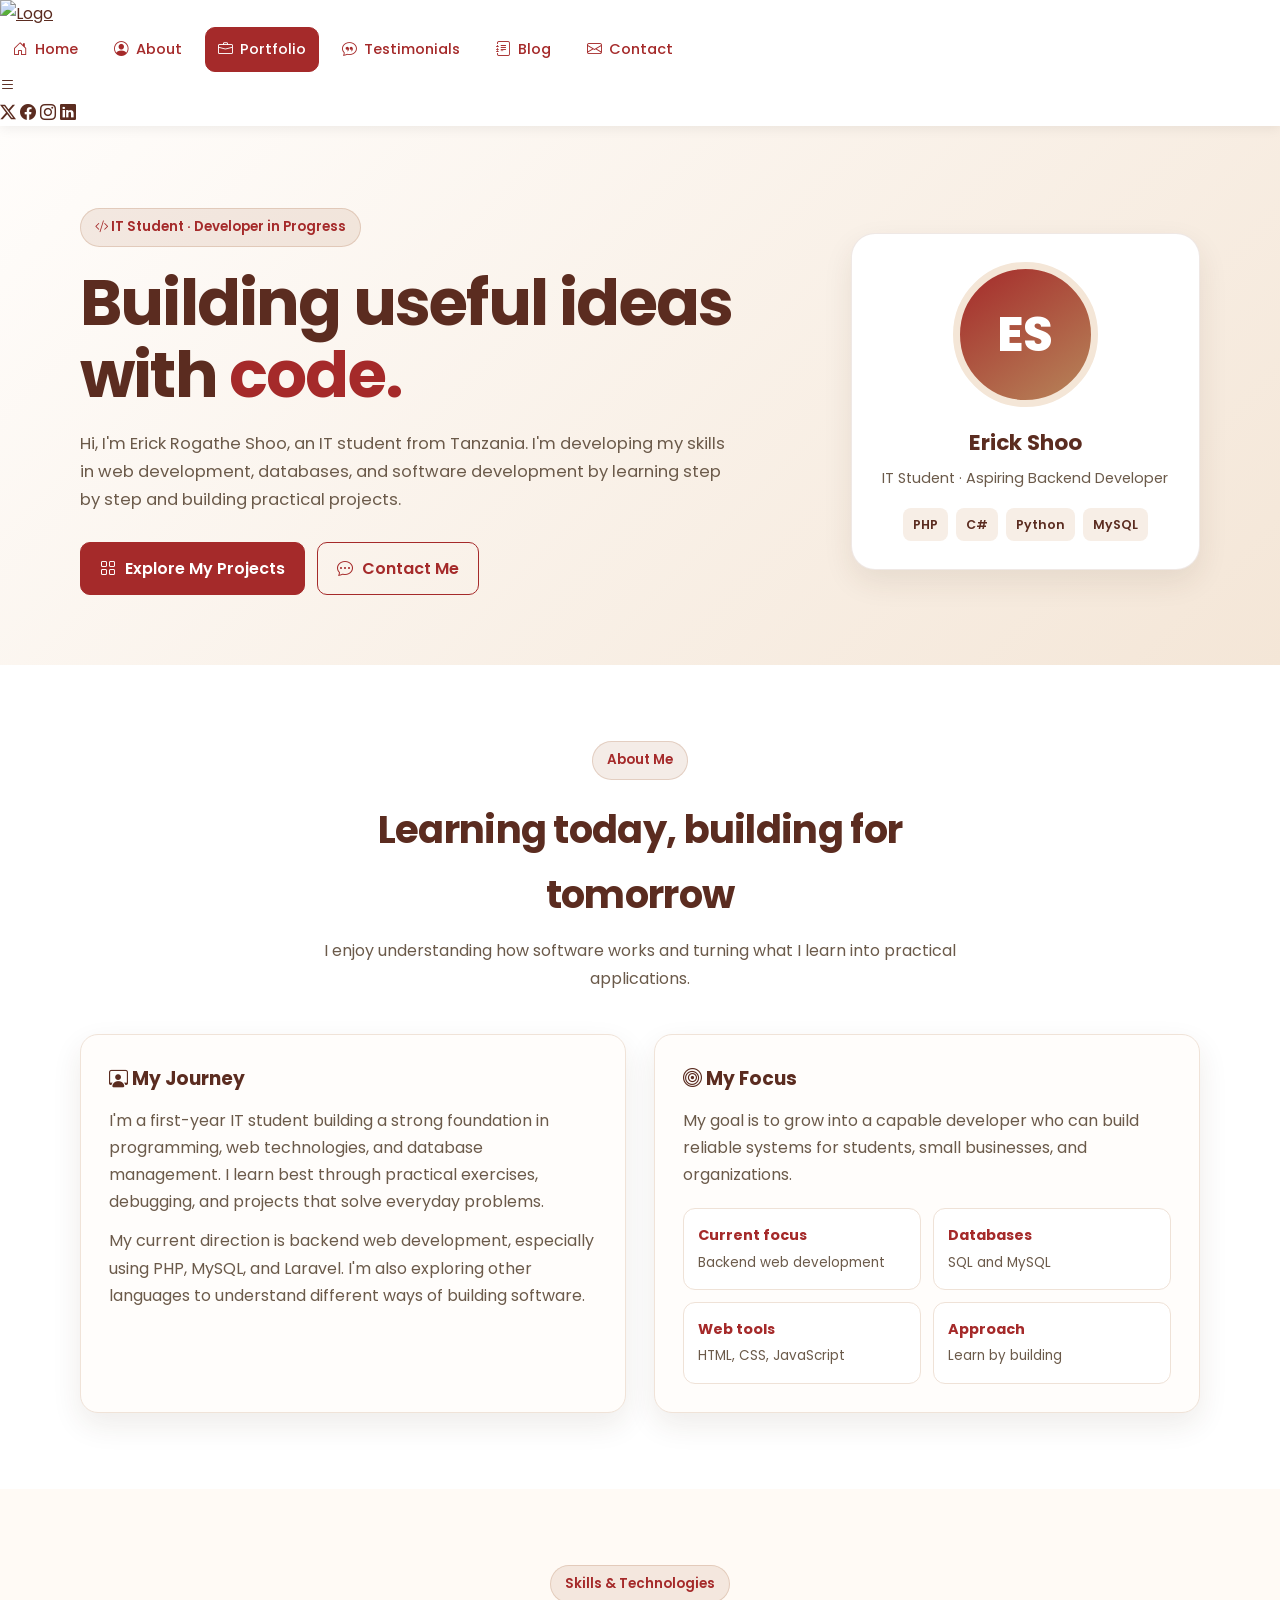
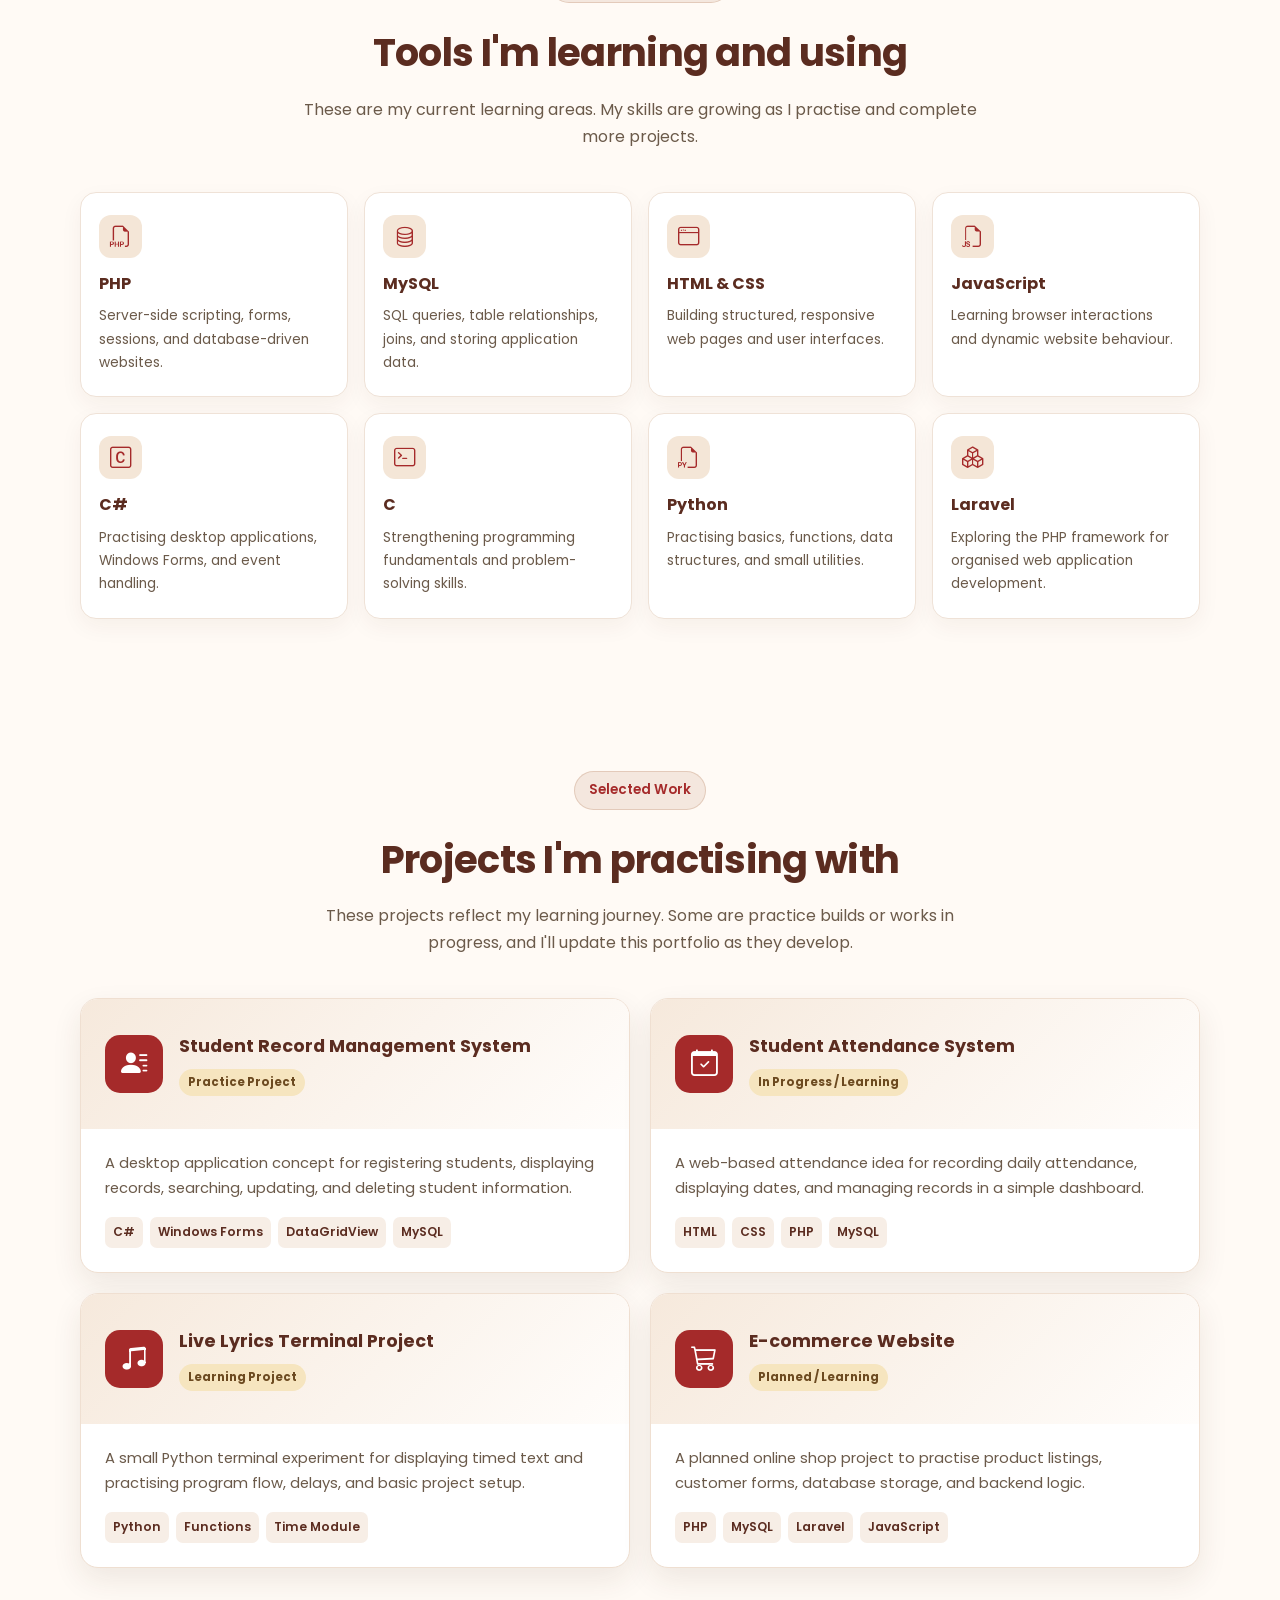
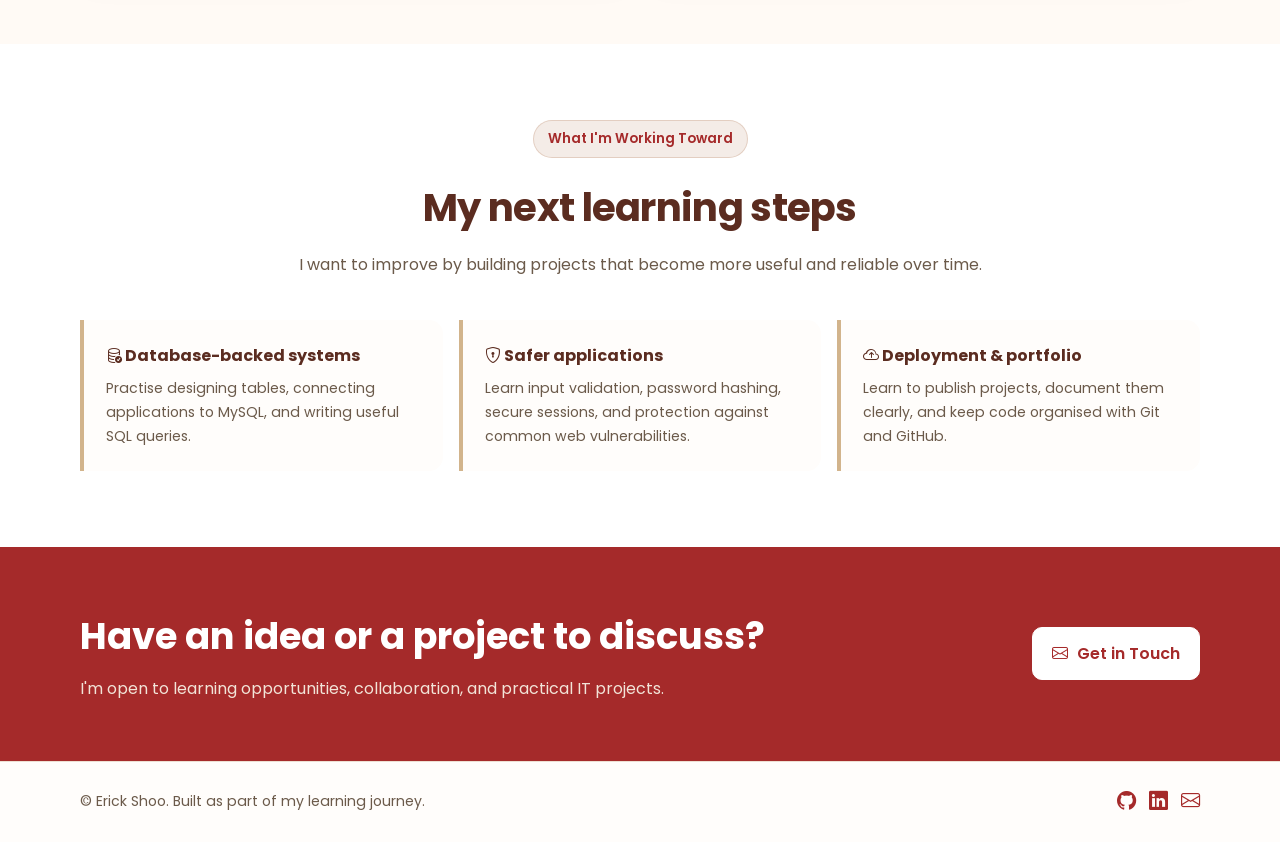
==== portfolio.html @ a937cffa "officia website" ====
<!DOCTYPE html>
<html lang="en">
<head>
  <meta charset="UTF-8">
  <meta name="viewport" content="width=device-width, initial-scale=1.0">
  <meta name="description" content="Portfolio of Erick Shoo, an IT student learning web development, databases, and software development.">
  <title>Portfolio | Erick Shoo</title>
  <link rel="preconnect" href="https://fonts.googleapis.com">
  <link rel="preconnect" href="https://fonts.gstatic.com" crossorigin>
  <link href="https://fonts.googleapis.com/css2?family=Poppins:wght@300;400;500;600;700;800&display=swap" rel="stylesheet">
  <link href="https://cdn.jsdelivr.net/npm/bootstrap-icons@1.11.3/font/bootstrap-icons.css" rel="stylesheet">
  <style>
    :root {
      --brown: brown;
      --brown-dark: #5b2c20;
      --tan: tan;
      --cream: #fffdfb;
      --muted: #6b5a4a;
      --white: #ffffff;
      --shadow: 0 12px 30px rgba(72, 39, 24, .09);
    }
    * { box-sizing: border-box; }
    html { scroll-behavior: smooth; }
    body { margin: 0; font-family: 'Poppins', sans-serif; background: var(--white); color: var(--brown-dark); line-height: 1.7; }
    a { color: inherit; }
    .container { width: min(1120px, calc(100% - 40px)); margin: auto; }
    header { position: sticky; top: 0; z-index: 1000; background: rgba(255,255,255,.96); box-shadow: 0 2px 12px rgba(0,0,0,.07); backdrop-filter: blur(10px); }
    .nav-wrap { min-height: 78px; display: flex; align-items: center; justify-content: space-between; gap: 20px; }
    .brand { display: flex; align-items: center; gap: 12px; text-decoration: none; font-weight: 800; color: var(--brown); letter-spacing: .2px; }
    .brand-mark { display: grid; place-items: center; width: 43px; height: 43px; border-radius: 50%; background: var(--brown); color: var(--white); font-size: 1.05rem; }
    nav ul { list-style: none; display: flex; align-items: center; gap: 10px; margin: 0; padding: 0; }
    nav a { display: inline-flex; align-items: center; gap: 7px; text-decoration: none; color: var(--brown); border: 1px solid transparent; border-radius: 10px; padding: 9px 12px; font-size: .91rem; font-weight: 500; transition: .2s ease; }
    nav a:hover, nav a.active { background: var(--brown); color: var(--white); border-color: var(--brown); }
    .menu-toggle { display: none; background: none; border: 0; color: var(--brown); font-size: 1.8rem; cursor: pointer; }
    .hero { padding: 82px 0 70px; background: linear-gradient(135deg, #fffdfb 0%, #f4e6d7 100%); overflow: hidden; }
    .hero-grid { display: grid; grid-template-columns: 1.35fr .65fr; gap: 45px; align-items: center; }
    .eyebrow { display: inline-block; color: var(--brown); background: rgba(165, 102, 61, .12); border: 1px solid rgba(165, 102, 61, .22); border-radius: 100px; padding: 7px 14px; font-size: .84rem; font-weight: 600; }
    h1 { font-size: clamp(2.35rem, 5vw, 4.3rem); line-height: 1.13; margin: 20px 0 18px; letter-spacing: -1.8px; }
    h1 span { color: var(--brown); }
    .hero p { max-width: 660px; color: var(--muted); font-size: 1.03rem; }
    .hero-actions { display: flex; flex-wrap: wrap; gap: 12px; margin-top: 28px; }
    .btn { display: inline-flex; justify-content: center; align-items: center; gap: 9px; text-decoration: none; padding: 12px 19px; border-radius: 10px; font-weight: 600; border: 1px solid var(--brown); transition: transform .2s, background .2s; }
    .btn:hover { transform: translateY(-2px); }
    .btn-primary { background: var(--brown); color: var(--white); }
    .btn-outline { color: var(--brown); background: transparent; }
    .profile-card { background: var(--white); border: 1px solid rgba(120,70,40,.12); padding: 28px; border-radius: 24px; box-shadow: var(--shadow); text-align: center; position: relative; }
    .profile-avatar { width: 145px; height: 145px; margin: 0 auto 18px; border-radius: 50%; background: linear-gradient(145deg, var(--brown), #b7865a); display: grid; place-items: center; color: white; font-size: 3rem; font-weight: 800; border: 7px solid #f4e6d7; }
    .profile-card h2 { margin: 0 0 4px; font-size: 1.35rem; }
    .profile-card p { margin: 0; font-size: .9rem; }
    .profile-tags { display: flex; justify-content: center; flex-wrap: wrap; gap: 8px; margin-top: 18px; }
    .tag { padding: 6px 10px; border-radius: 8px; background: #f7eee6; color: var(--brown-dark); font-size: .78rem; font-weight: 600; }
    section { padding: 76px 0; }
    .section-heading { text-align: center; max-width: 700px; margin: 0 auto 42px; }
    .section-heading .eyebrow { margin-bottom: 10px; }
    .section-heading h2 { margin: 7px 0 10px; font-size: clamp(1.8rem, 3vw, 2.5rem); letter-spacing: -.7px; }
    .section-heading p { margin: 0; color: var(--muted); }
    .about-grid { display: grid; grid-template-columns: 1fr 1fr; gap: 28px; align-items: stretch; }
    .panel { background: var(--cream); border: 1px solid #f0e3d8; border-radius: 18px; padding: 28px; box-shadow: var(--shadow); }
    .panel h3 { margin: 0 0 12px; }
    .panel p { color: var(--muted); margin: 0 0 12px; }
    .facts { display: grid; grid-template-columns: 1fr 1fr; gap: 12px; margin-top: 20px; }
    .fact { background: white; border: 1px solid #efe2d7; border-radius: 12px; padding: 14px; }
    .fact strong { display: block; color: var(--brown); font-size: .9rem; }
    .fact span { color: var(--muted); font-size: .84rem; }
    .skills-grid { display: grid; grid-template-columns: repeat(4, 1fr); gap: 16px; }
    .skill { background: var(--white); border: 1px solid #efe2d7; border-radius: 16px; padding: 22px 18px; box-shadow: 0 8px 22px rgba(72,39,24,.05); }
    .skill i { display: inline-grid; place-items: center; width: 43px; height: 43px; background: #f4e6d7; color: var(--brown); border-radius: 12px; font-size: 1.35rem; margin-bottom: 12px; }
    .skill h3 { font-size: 1rem; margin: 0 0 7px; }
    .skill p { font-size: .86rem; color: var(--muted); margin: 0; }
    .projects { background: #fffaf5; }
    .projects-grid { display: grid; grid-template-columns: repeat(2, 1fr); gap: 20px; }
    .project-card { display: flex; flex-direction: column; background: var(--white); border: 1px solid #efdfd1; border-radius: 18px; overflow: hidden; box-shadow: var(--shadow); transition: transform .2s; }
    .project-card:hover { transform: translateY(-4px); }
    .project-top { min-height: 130px; padding: 24px; display: flex; align-items: center; gap: 16px; background: linear-gradient(135deg, #f6e9dc, #fffdfb); }
    .project-icon { flex: 0 0 58px; height: 58px; border-radius: 15px; background: var(--brown); color: white; display: grid; place-items: center; font-size: 1.65rem; }
    .project-top h3 { margin: 0 0 5px; font-size: 1.1rem; }
    .status { display: inline-block; font-size: .72rem; font-weight: 700; color: #6c4a20; background: #f6e5bf; border-radius: 50px; padding: 4px 9px; }
    .project-body { padding: 22px 24px 24px; display: flex; flex-direction: column; flex: 1; }
    .project-body p { color: var(--muted); margin: 0 0 16px; font-size: .92rem; }
    .tech-list { display: flex; flex-wrap: wrap; gap: 7px; margin-top: auto; }
    .tech-list span { background: #f7eee6; color: var(--brown-dark); border-radius: 7px; padding: 5px 8px; font-size: .76rem; font-weight: 600; }
    .learning-list { display: grid; grid-template-columns: repeat(3, 1fr); gap: 16px; }
    .learning-item { padding: 22px; border-left: 4px solid var(--tan); background: var(--cream); border-radius: 0 14px 14px 0; }
    .learning-item h3 { margin: 0 0 8px; font-size: 1rem; }
    .learning-item p { margin: 0; color: var(--muted); font-size: .88rem; }
    .cta { padding: 58px 0; background: var(--brown); color: white; }
    .cta-inner { display: flex; align-items: center; justify-content: space-between; gap: 24px; }
    .cta h2 { margin: 0 0 8px; font-size: clamp(1.6rem, 3vw, 2.3rem); }
    .cta p { margin: 0; color: #f2e4d8; }
    .cta .btn { border-color: white; background: white; color: var(--brown); white-space: nowrap; }
    footer { background: #fffdfb; border-top: 1px solid #eee0d3; padding: 24px 0; color: var(--muted); font-size: .88rem; }
    .footer-inner { display: flex; justify-content: space-between; align-items: center; gap: 16px; flex-wrap: wrap; }
    .socials { display: flex; gap: 13px; }
    .socials a { color: var(--brown); font-size: 1.2rem; text-decoration: none; }
    .socials a:hover { color: var(--brown-dark); }
    @media (max-width: 900px) {
      .hero-grid { grid-template-columns: 1fr; }
      .profile-card { max-width: 430px; }
      .skills-grid { grid-template-columns: repeat(2, 1fr); }
      .learning-list { grid-template-columns: 1fr; }
    }
    @media (max-width: 760px) {
      .menu-toggle { display: block; }
      nav { position: relative; }
      nav ul { display: none; position: absolute; right: 0; top: 48px; width: 230px; padding: 12px; border-radius: 14px; background: white; box-shadow: var(--shadow); flex-direction: column; align-items: stretch; }
      nav.open ul { display: flex; }
      nav a { width: 100%; }
      .header-social { display: none; }
      .hero { padding: 60px 0 52px; }
      section { padding: 58px 0; }
      .about-grid, .projects-grid { grid-template-columns: 1fr; }
      .cta-inner { align-items: flex-start; flex-direction: column; }
    }
    @media (max-width: 480px) {
      .container { width: min(100% - 28px, 1120px); }
      .skills-grid { grid-template-columns: 1fr; }
      .facts { grid-template-columns: 1fr; }
      .profile-card { padding: 22px; }
      .project-top { padding: 18px; }
      .project-body { padding: 18px; }
      .hero-actions .btn { width: 100%; }
    }
  </style>
</head>
<body>
 <header id="header" class="header d-flex align-items-center light-background sticky-top">
    <div class="container-fluid position-relative d-flex align-items-center justify-content-between">

      <a href="index.html" class="logo d-flex align-items-center me-auto me-xl-0">
        <img src="Zubby3.jpg" alt="Logo">
      </a>

      <nav id="navmenu" class="navmenu">
        <ul>
          <li><a href="index.html"><i class="bi bi-house-door"></i> Home</a></li>
          <li><a href="about.html"><i class="bi bi-person-circle"></i> About</a></li>
          <li><a href="portfolio.html" class="active"><i class="bi bi-briefcase"></i> Portfolio</a></li>
          <li><a href="testimonials.html"><i class="bi bi-chat-quote"></i> Testimonials</a></li>
          <li><a href="blog.html"><i class="bi bi-journal-text"></i> Blog</a></li>
          <li><a href="contact.html"><i class="bi bi-envelope"></i> Contact</a></li>
        </ul>
        <i class="mobile-nav-toggle bi bi-list"></i>
      </nav>

      <div class="header-social-links">
        <a href="#"><i class="bi bi-twitter-x"></i></a>
        <a href="#"><i class="bi bi-facebook"></i></a>
        <a href="#"><i class="bi bi-instagram"></i></a>
        <a href="#"><i class="bi bi-linkedin"></i></a>
      </div>

    </div>
  </header>


  <main>
    <section class="hero" id="home">
      <div class="container hero-grid">
        <div>
          <span class="eyebrow"><i class="bi bi-code-slash"></i> IT Student · Developer in Progress</span>
          <h1>Building useful ideas with <span>code.</span></h1>
          <p>Hi, I'm Erick Rogathe Shoo, an IT student from Tanzania. I'm developing my skills in web development, databases, and software development by learning step by step and building practical projects.</p>
          <div class="hero-actions">
            <a class="btn btn-primary" href="#projects"><i class="bi bi-grid"></i> Explore My Projects</a>
            <a class="btn btn-outline" href="contact.html"><i class="bi bi-chat-dots"></i> Contact Me</a>
          </div>
        </div>
        <aside class="profile-card" aria-label="Profile summary">
          <div class="profile-avatar" aria-hidden="true">ES</div>
          <h2>Erick Shoo</h2>
          <p>IT Student · Aspiring Backend Developer</p>
          <div class="profile-tags"><span class="tag">PHP</span><span class="tag">C#</span><span class="tag">Python</span><span class="tag">MySQL</span></div>
        </aside>
      </div>
    </section>

    <section id="about">
      <div class="container">
        <div class="section-heading">
          <span class="eyebrow">About Me</span>
          <h2>Learning today, building for tomorrow</h2>
          <p>I enjoy understanding how software works and turning what I learn into practical applications.</p>
        </div>
        <div class="about-grid">
          <article class="panel">
            <h3><i class="bi bi-person-workspace"></i> My Journey</h3>
            <p>I'm a first-year IT student building a strong foundation in programming, web technologies, and database management. I learn best through practical exercises, debugging, and projects that solve everyday problems.</p>
            <p>My current direction is backend web development, especially using PHP, MySQL, and Laravel. I'm also exploring other languages to understand different ways of building software.</p>
          </article>
          <article class="panel">
            <h3><i class="bi bi-bullseye"></i> My Focus</h3>
            <p>My goal is to grow into a capable developer who can build reliable systems for students, small businesses, and organizations.</p>
            <div class="facts">
              <div class="fact"><strong>Current focus</strong><span>Backend web development</span></div>
              <div class="fact"><strong>Databases</strong><span>SQL and MySQL</span></div>
              <div class="fact"><strong>Web tools</strong><span>HTML, CSS, JavaScript</span></div>
              <div class="fact"><strong>Approach</strong><span>Learn by building</span></div>
            </div>
          </article>
        </div>
      </div>
    </section>

    <section id="skills" style="background:#fffaf5;">
      <div class="container">
        <div class="section-heading">
          <span class="eyebrow">Skills & Technologies</span>
          <h2>Tools I'm learning and using</h2>
          <p>These are my current learning areas. My skills are growing as I practise and complete more projects.</p>
        </div>
        <div class="skills-grid">
          <article class="skill"><i class="bi bi-filetype-php"></i><h3>PHP</h3><p>Server-side scripting, forms, sessions, and database-driven websites.</p></article>
          <article class="skill"><i class="bi bi-database"></i><h3>MySQL</h3><p>SQL queries, table relationships, joins, and storing application data.</p></article>
          <article class="skill"><i class="bi bi-window"></i><h3>HTML & CSS</h3><p>Building structured, responsive web pages and user interfaces.</p></article>
          <article class="skill"><i class="bi bi-filetype-js"></i><h3>JavaScript</h3><p>Learning browser interactions and dynamic website behaviour.</p></article>
          <article class="skill"><i class="bi bi-c-square"></i><h3>C#</h3><p>Practising desktop applications, Windows Forms, and event handling.</p></article>
          <article class="skill"><i class="bi bi-terminal"></i><h3>C</h3><p>Strengthening programming fundamentals and problem-solving skills.</p></article>
          <article class="skill"><i class="bi bi-filetype-py"></i><h3>Python</h3><p>Practising basics, functions, data structures, and small utilities.</p></article>
          <article class="skill"><i class="bi bi-boxes"></i><h3>Laravel</h3><p>Exploring the PHP framework for organised web application development.</p></article>
        </div>
      </div>
    </section>

    <section class="projects" id="projects">
      <div class="container">
        <div class="section-heading">
          <span class="eyebrow">Selected Work</span>
          <h2>Projects I'm practising with</h2>
          <p>These projects reflect my learning journey. Some are practice builds or works in progress, and I'll update this portfolio as they develop.</p>
        </div>
        <div class="projects-grid">
          <article class="project-card">
            <div class="project-top"><div class="project-icon"><i class="bi bi-person-lines-fill"></i></div><div><h3>Student Record Management System</h3><span class="status">Practice Project</span></div></div>
            <div class="project-body"><p>A desktop application concept for registering students, displaying records, searching, updating, and deleting student information.</p><div class="tech-list"><span>C#</span><span>Windows Forms</span><span>DataGridView</span><span>MySQL</span></div></div>
          </article>
          <article class="project-card">
            <div class="project-top"><div class="project-icon"><i class="bi bi-calendar-check"></i></div><div><h3>Student Attendance System</h3><span class="status">In Progress / Learning</span></div></div>
            <div class="project-body"><p>A web-based attendance idea for recording daily attendance, displaying dates, and managing records in a simple dashboard.</p><div class="tech-list"><span>HTML</span><span>CSS</span><span>PHP</span><span>MySQL</span></div></div>
          </article>
          <article class="project-card">
            <div class="project-top"><div class="project-icon"><i class="bi bi-music-note-beamed"></i></div><div><h3>Live Lyrics Terminal Project</h3><span class="status">Learning Project</span></div></div>
            <div class="project-body"><p>A small Python terminal experiment for displaying timed text and practising program flow, delays, and basic project setup.</p><div class="tech-list"><span>Python</span><span>Functions</span><span>Time Module</span></div></div>
          </article>
          <article class="project-card">
            <div class="project-top"><div class="project-icon"><i class="bi bi-cart3"></i></div><div><h3>E-commerce Website</h3><span class="status">Planned / Learning</span></div></div>
            <div class="project-body"><p>A planned online shop project to practise product listings, customer forms, database storage, and backend logic.</p><div class="tech-list"><span>PHP</span><span>MySQL</span><span>Laravel</span><span>JavaScript</span></div></div>
          </article>
        </div>
      </div>
    </section>

    <section id="learning">
      <div class="container">
        <div class="section-heading">
          <span class="eyebrow">What I'm Working Toward</span>
          <h2>My next learning steps</h2>
          <p>I want to improve by building projects that become more useful and reliable over time.</p>
        </div>
        <div class="learning-list">
          <article class="learning-item"><h3><i class="bi bi-database-check"></i> Database-backed systems</h3><p>Practise designing tables, connecting applications to MySQL, and writing useful SQL queries.</p></article>
          <article class="learning-item"><h3><i class="bi bi-shield-lock"></i> Safer applications</h3><p>Learn input validation, password hashing, secure sessions, and protection against common web vulnerabilities.</p></article>
          <article class="learning-item"><h3><i class="bi bi-cloud-arrow-up"></i> Deployment & portfolio</h3><p>Learn to publish projects, document them clearly, and keep code organised with Git and GitHub.</p></article>
        </div>
      </div>
    </section>

    <section class="cta" id="contact">
      <div class="container cta-inner">
        <div><h2>Have an idea or a project to discuss?</h2><p>I'm open to learning opportunities, collaboration, and practical IT projects.</p></div>
        <a class="btn" href="contact.html"><i class="bi bi-envelope"></i> Get in Touch</a>
      </div>
    </section>
  </main>

  <footer>
    <div class="container footer-inner">
      <span>© <span id="year"></span> Erick Shoo. Built as part of my learning journey.</span>
      <div class="socials" aria-label="Social links">
        <!-- Replace # with your real profile links when ready. -->
        <a href="#" aria-label="GitHub"><i class="bi bi-github"></i></a>
        <a href="#" aria-label="LinkedIn"><i class="bi bi-linkedin"></i></a>
        <a href="contact.html" aria-label="Email"><i class="bi bi-envelope"></i></a>
      </div>
    </div>
  </footer>

  <script>
    const menuToggle = document.getElementById('menuToggle');
    const navMenu = document.getElementById('navmenu');
    menuToggle.addEventListener('click', () => {
      const isOpen = navMenu.classList.toggle('open');
      menuToggle.setAttribute('aria-expanded', String(isOpen));
      menuToggle.innerHTML = isOpen ? '<i class="bi bi-x-lg"></i>' : '<i class="bi bi-list"></i>';
    });
    document.querySelectorAll('#navmenu a').forEach(link => {
      link.addEventListener('click', () => {
        navMenu.classList.remove('open');
        menuToggle.setAttribute('aria-expanded', 'false');
        menuToggle.innerHTML = '<i class="bi bi-list"></i>';
      });
    });
    document.getElementById('year').textContent = new Date().getFullYear();
  </script>
</body>
</html>
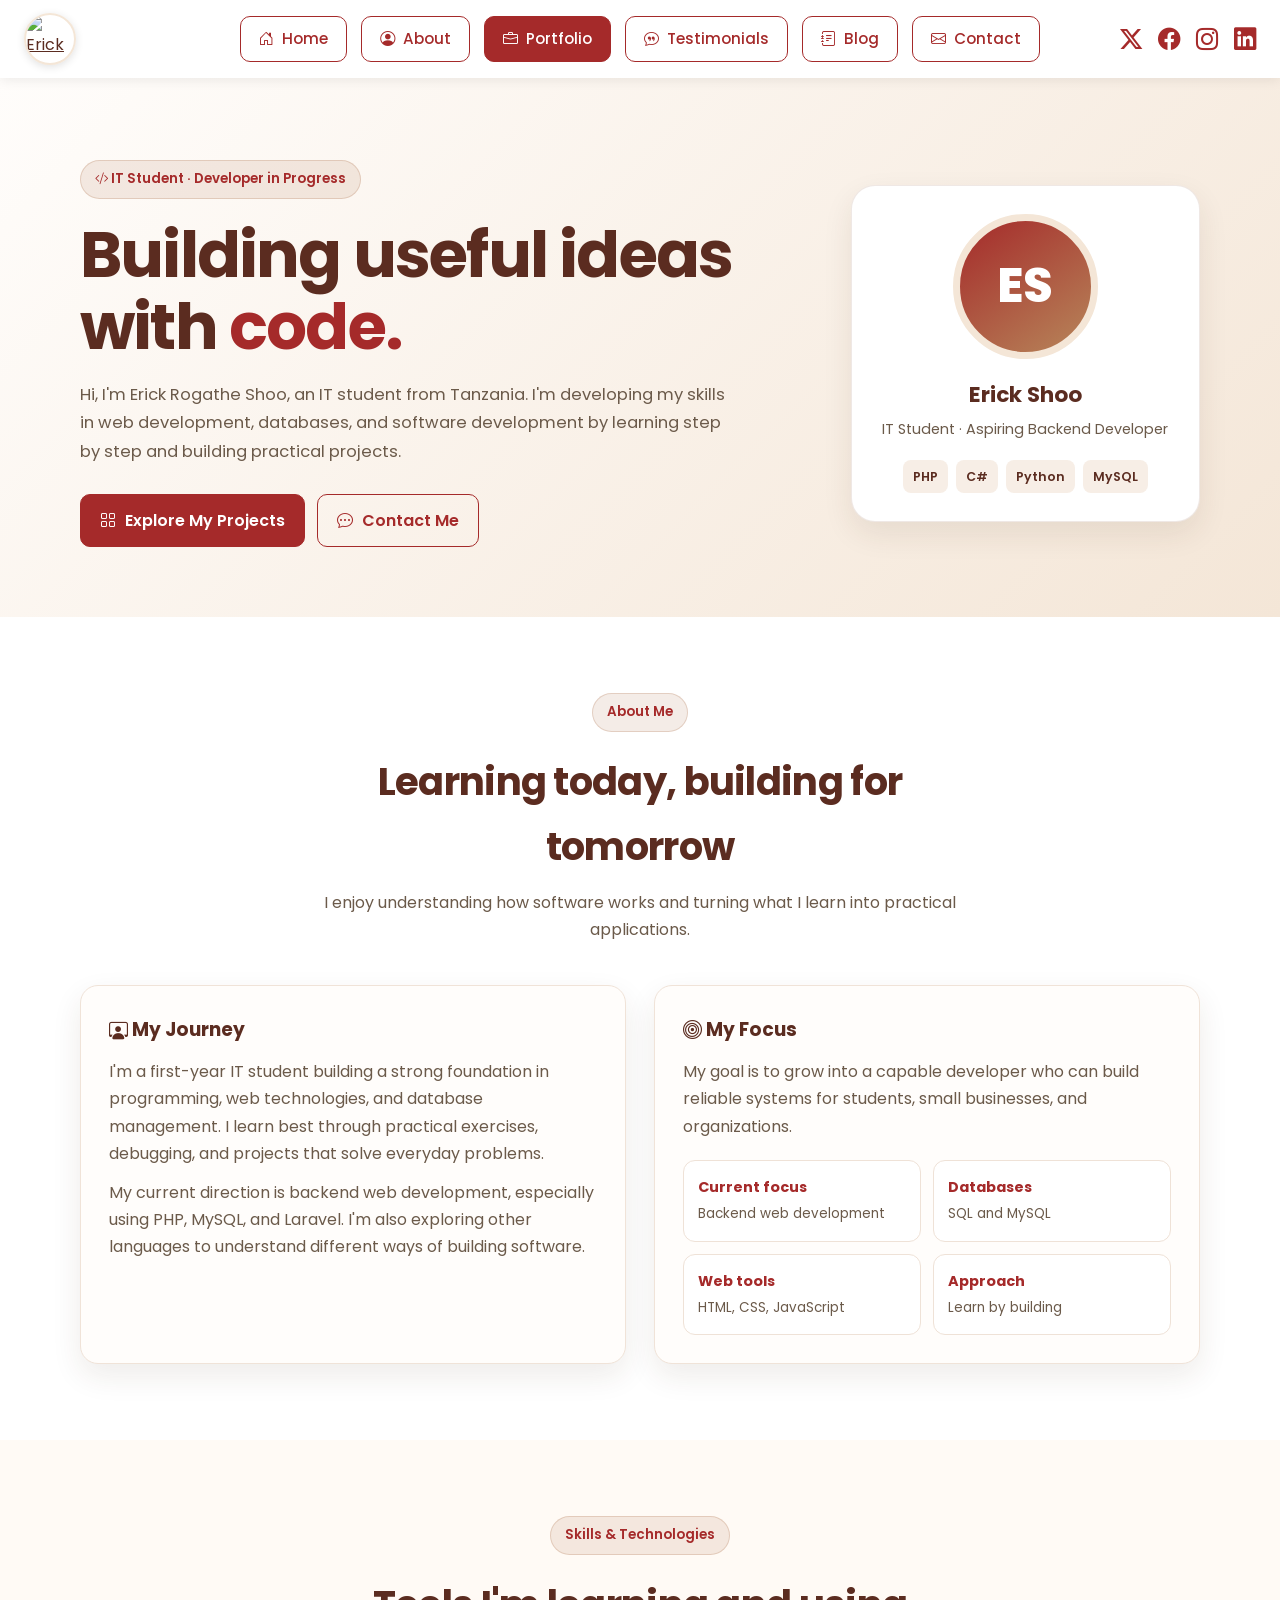
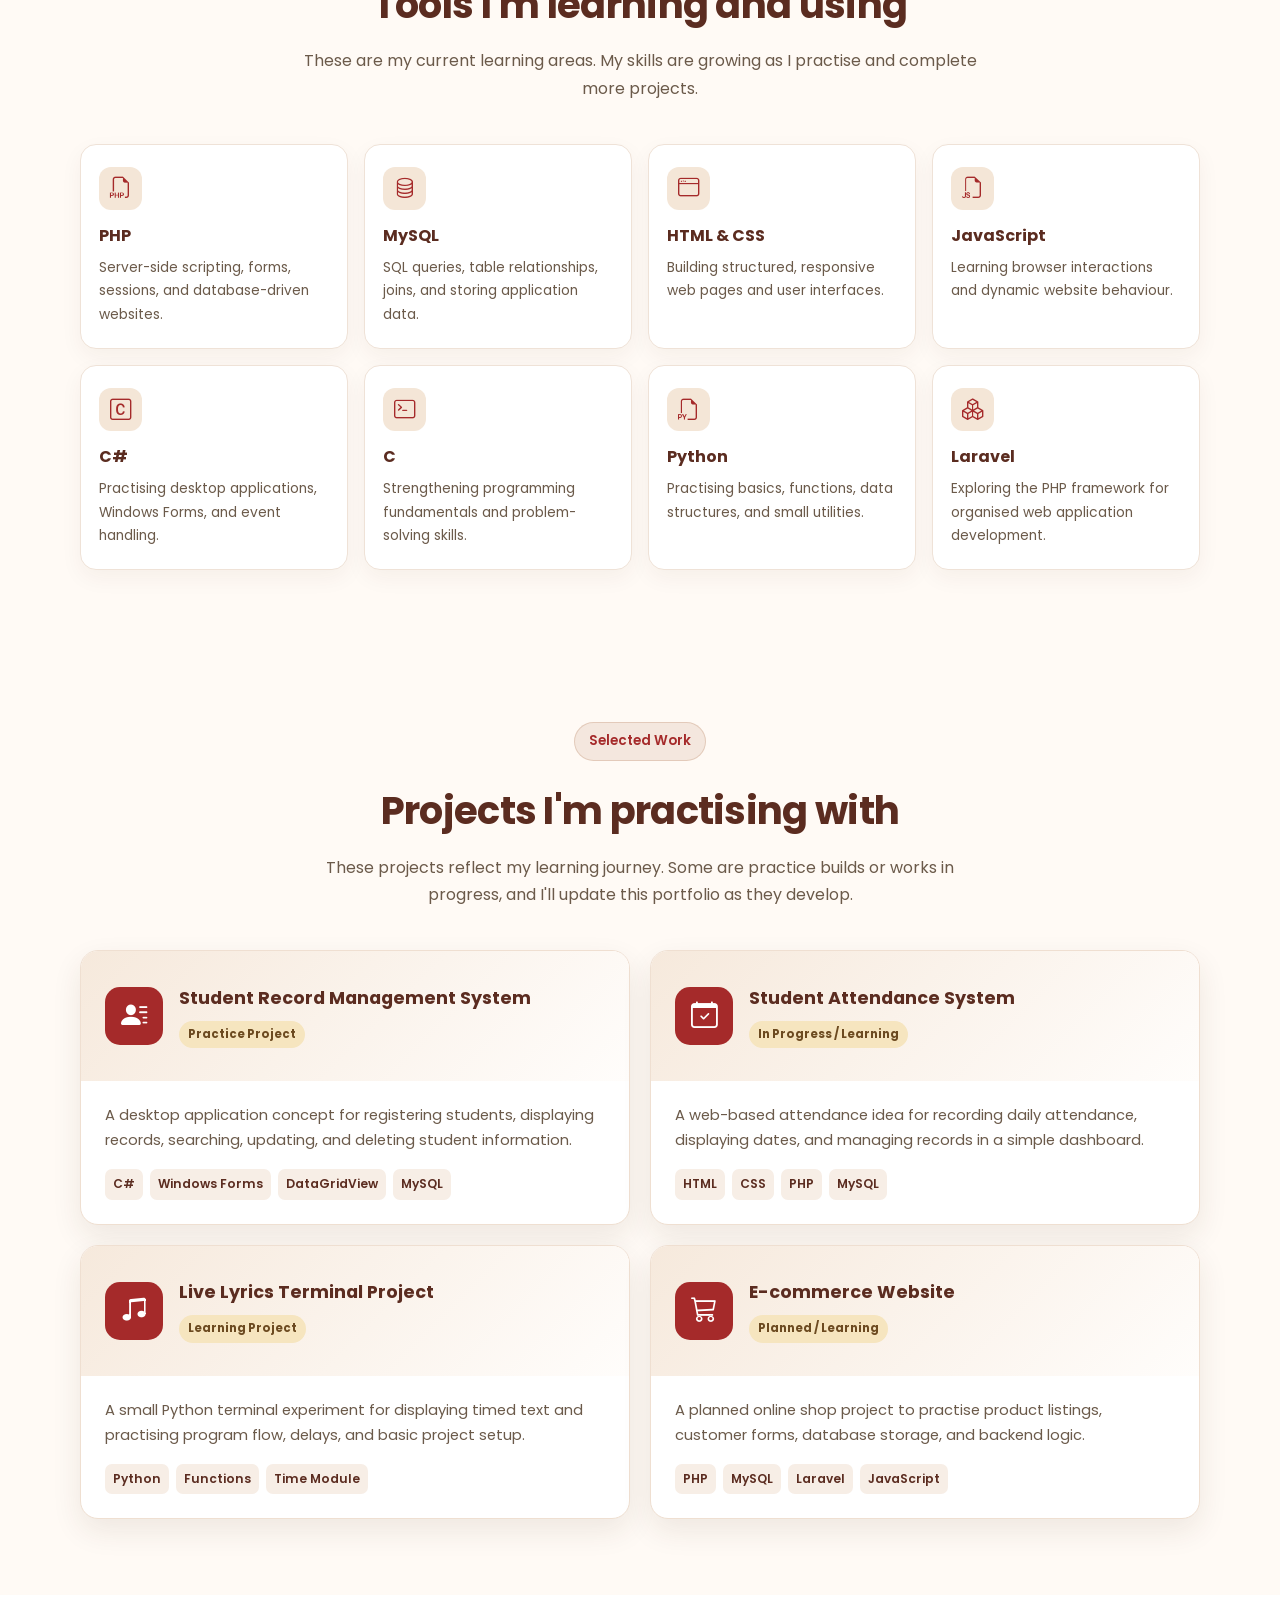
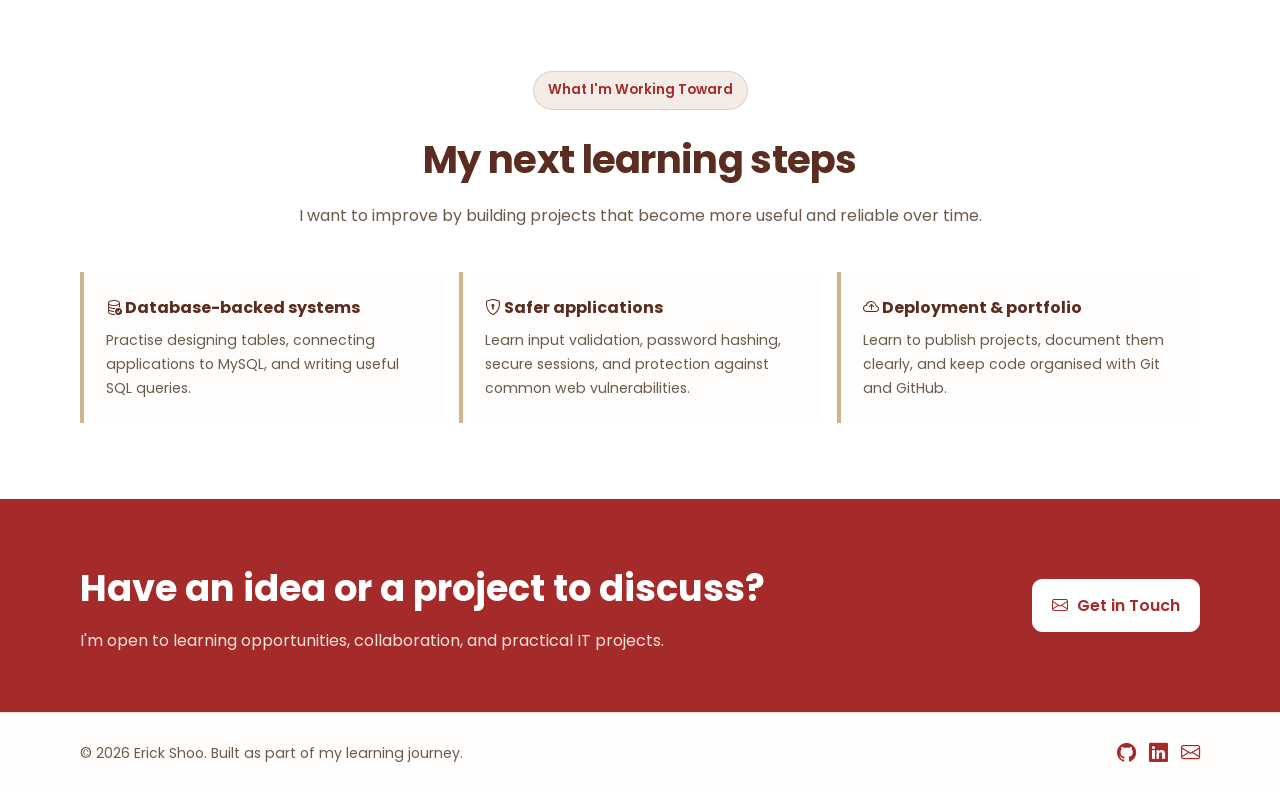
==== commit 593f61d2: "Updated portfolio website" ====
--- a/portfolio.html
+++ b/portfolio.html
@@ -24,14 +24,68 @@
     body { margin: 0; font-family: 'Poppins', sans-serif; background: var(--white); color: var(--brown-dark); line-height: 1.7; }
     a { color: inherit; }
     .container { width: min(1120px, calc(100% - 40px)); margin: auto; }
-    header { position: sticky; top: 0; z-index: 1000; background: rgba(255,255,255,.96); box-shadow: 0 2px 12px rgba(0,0,0,.07); backdrop-filter: blur(10px); }
-    .nav-wrap { min-height: 78px; display: flex; align-items: center; justify-content: space-between; gap: 20px; }
-    .brand { display: flex; align-items: center; gap: 12px; text-decoration: none; font-weight: 800; color: var(--brown); letter-spacing: .2px; }
-    .brand-mark { display: grid; place-items: center; width: 43px; height: 43px; border-radius: 50%; background: var(--brown); color: var(--white); font-size: 1.05rem; }
-    nav ul { list-style: none; display: flex; align-items: center; gap: 10px; margin: 0; padding: 0; }
-    nav a { display: inline-flex; align-items: center; gap: 7px; text-decoration: none; color: var(--brown); border: 1px solid transparent; border-radius: 10px; padding: 9px 12px; font-size: .91rem; font-weight: 500; transition: .2s ease; }
-    nav a:hover, nav a.active { background: var(--brown); color: var(--white); border-color: var(--brown); }
-    .menu-toggle { display: none; background: none; border: 0; color: var(--brown); font-size: 1.8rem; cursor: pointer; }
+
+    /* ===== NAVBAR ===== */
+    section { scroll-margin-top: 90px; }
+
+    .site-header {
+      position: sticky; top: 0; z-index: 1000;
+      background: rgba(255,255,255,.96);
+      box-shadow: 0 2px 12px rgba(0,0,0,.08);
+      backdrop-filter: blur(10px);
+    }
+    .nav-container {
+      position: relative;
+      max-width: 1400px; margin: 0 auto; padding: 0 24px;
+      min-height: 78px;
+      display: grid; grid-template-columns: 1fr auto 1fr;
+      align-items: center; gap: 20px;
+    }
+    .logo { justify-self: start; display: flex; align-items: center; }
+    .logo img {
+      width: 52px; height: 52px; border-radius: 50%; object-fit: cover;
+      border: 2px solid #f4e6d7; box-shadow: 0 2px 8px rgba(0,0,0,.12);
+    }
+
+    .navmenu ul { list-style: none; display: flex; align-items: center; gap: 14px; margin: 0; padding: 0; }
+    .navmenu a {
+      display: inline-flex; align-items: center; gap: 8px;
+      padding: 9px 18px;
+      border: 1px solid var(--brown); border-radius: 10px;
+      color: var(--brown); background: transparent;
+      text-decoration: none; font-size: .95rem; font-weight: 500;
+      transition: background .2s, color .2s, transform .2s, box-shadow .2s;
+    }
+    .navmenu a:hover, .navmenu a.active { background: var(--brown); color: var(--white); }
+    .navmenu a:hover { transform: translateY(-2px); box-shadow: 0 6px 14px rgba(165,42,42,.25); }
+
+    .header-social-links { justify-self: end; display: flex; align-items: center; gap: 16px; }
+    .header-social-links a { color: var(--brown); font-size: 1.4rem; line-height: 1; text-decoration: none; transition: color .2s, transform .2s; }
+    .header-social-links a:hover { color: var(--brown-dark); transform: translateY(-2px); }
+
+    .menu-toggle { display: none; justify-self: end; background: none; border: 0; color: var(--brown); font-size: 2rem; line-height: 1; cursor: pointer; }
+
+    @media (max-width: 1150px) {
+      .navmenu ul { gap: 8px; }
+      .navmenu a { padding: 8px 12px; font-size: .85rem; }
+    }
+
+    @media (max-width: 992px) {
+      .nav-container { grid-template-columns: 1fr auto; min-height: 70px; }
+      .header-social-links { display: none; }
+      .menu-toggle { display: block; }
+      .navmenu {
+        display: none;
+        position: absolute; top: 100%; left: 16px; right: 16px;
+        background: var(--white); padding: 14px;
+        border-radius: 14px; box-shadow: var(--shadow);
+      }
+      .navmenu.open { display: block; }
+      .navmenu ul { flex-direction: column; align-items: stretch; gap: 10px; }
+      .navmenu a { width: 100%; padding: 11px 16px; font-size: .95rem; }
+    }
+
+    /* ===== PAGE ===== */
     .hero { padding: 82px 0 70px; background: linear-gradient(135deg, #fffdfb 0%, #f4e6d7 100%); overflow: hidden; }
     .hero-grid { display: grid; grid-template-columns: 1.35fr .65fr; gap: 45px; align-items: center; }
     .eyebrow { display: inline-block; color: var(--brown); background: rgba(165, 102, 61, .12); border: 1px solid rgba(165, 102, 61, .22); border-radius: 100px; padding: 7px 14px; font-size: .84rem; font-weight: 600; }
@@ -93,6 +147,7 @@
     .socials { display: flex; gap: 13px; }
     .socials a { color: var(--brown); font-size: 1.2rem; text-decoration: none; }
     .socials a:hover { color: var(--brown-dark); }
+
     @media (max-width: 900px) {
       .hero-grid { grid-template-columns: 1fr; }
       .profile-card { max-width: 430px; }
@@ -100,12 +155,6 @@
       .learning-list { grid-template-columns: 1fr; }
     }
     @media (max-width: 760px) {
-      .menu-toggle { display: block; }
-      nav { position: relative; }
-      nav ul { display: none; position: absolute; right: 0; top: 48px; width: 230px; padding: 12px; border-radius: 14px; background: white; box-shadow: var(--shadow); flex-direction: column; align-items: stretch; }
-      nav.open ul { display: flex; }
-      nav a { width: 100%; }
-      .header-social { display: none; }
       .hero { padding: 60px 0 52px; }
       section { padding: 58px 0; }
       .about-grid, .projects-grid { grid-template-columns: 1fr; }
@@ -123,14 +172,15 @@
   </style>
 </head>
 <body>
- <header id="header" class="header d-flex align-items-center light-background sticky-top">
-    <div class="container-fluid position-relative d-flex align-items-center justify-content-between">
-
-      <a href="index.html" class="logo d-flex align-items-center me-auto me-xl-0">
-        <img src="Zubby3.jpg" alt="Logo">
+
+  <header class="site-header" id="header">
+    <div class="nav-container">
+
+      <a href="index.html" class="logo" aria-label="Nyumbani">
+        <img src="Zubby3.jpg" alt="Erick Shoo logo">
       </a>
 
-      <nav id="navmenu" class="navmenu">
+      <nav id="navmenu" class="navmenu" aria-label="Main navigation">
         <ul>
           <li><a href="index.html"><i class="bi bi-house-door"></i> Home</a></li>
           <li><a href="about.html"><i class="bi bi-person-circle"></i> About</a></li>
@@ -139,19 +189,21 @@
           <li><a href="blog.html"><i class="bi bi-journal-text"></i> Blog</a></li>
           <li><a href="contact.html"><i class="bi bi-envelope"></i> Contact</a></li>
         </ul>
-        <i class="mobile-nav-toggle bi bi-list"></i>
       </nav>
 
       <div class="header-social-links">
-        <a href="#"><i class="bi bi-twitter-x"></i></a>
-        <a href="#"><i class="bi bi-facebook"></i></a>
-        <a href="#"><i class="bi bi-instagram"></i></a>
-        <a href="#"><i class="bi bi-linkedin"></i></a>
-      </div>
+        <a href="#" aria-label="X"><i class="bi bi-twitter-x"></i></a>
+        <a href="#" aria-label="Facebook"><i class="bi bi-facebook"></i></a>
+        <a href="#" aria-label="Instagram"><i class="bi bi-instagram"></i></a>
+        <a href="#" aria-label="LinkedIn"><i class="bi bi-linkedin"></i></a>
+      </div>
+
+      <button class="menu-toggle" id="menuToggle" aria-label="Fungua menyu" aria-expanded="false">
+        <i class="bi bi-list"></i>
+      </button>
 
     </div>
   </header>
-
 
   <main>
     <section class="hero" id="home">
@@ -302,4 +354,4 @@
     document.getElementById('year').textContent = new Date().getFullYear();
   </script>
 </body>
-</html>
+</html>
